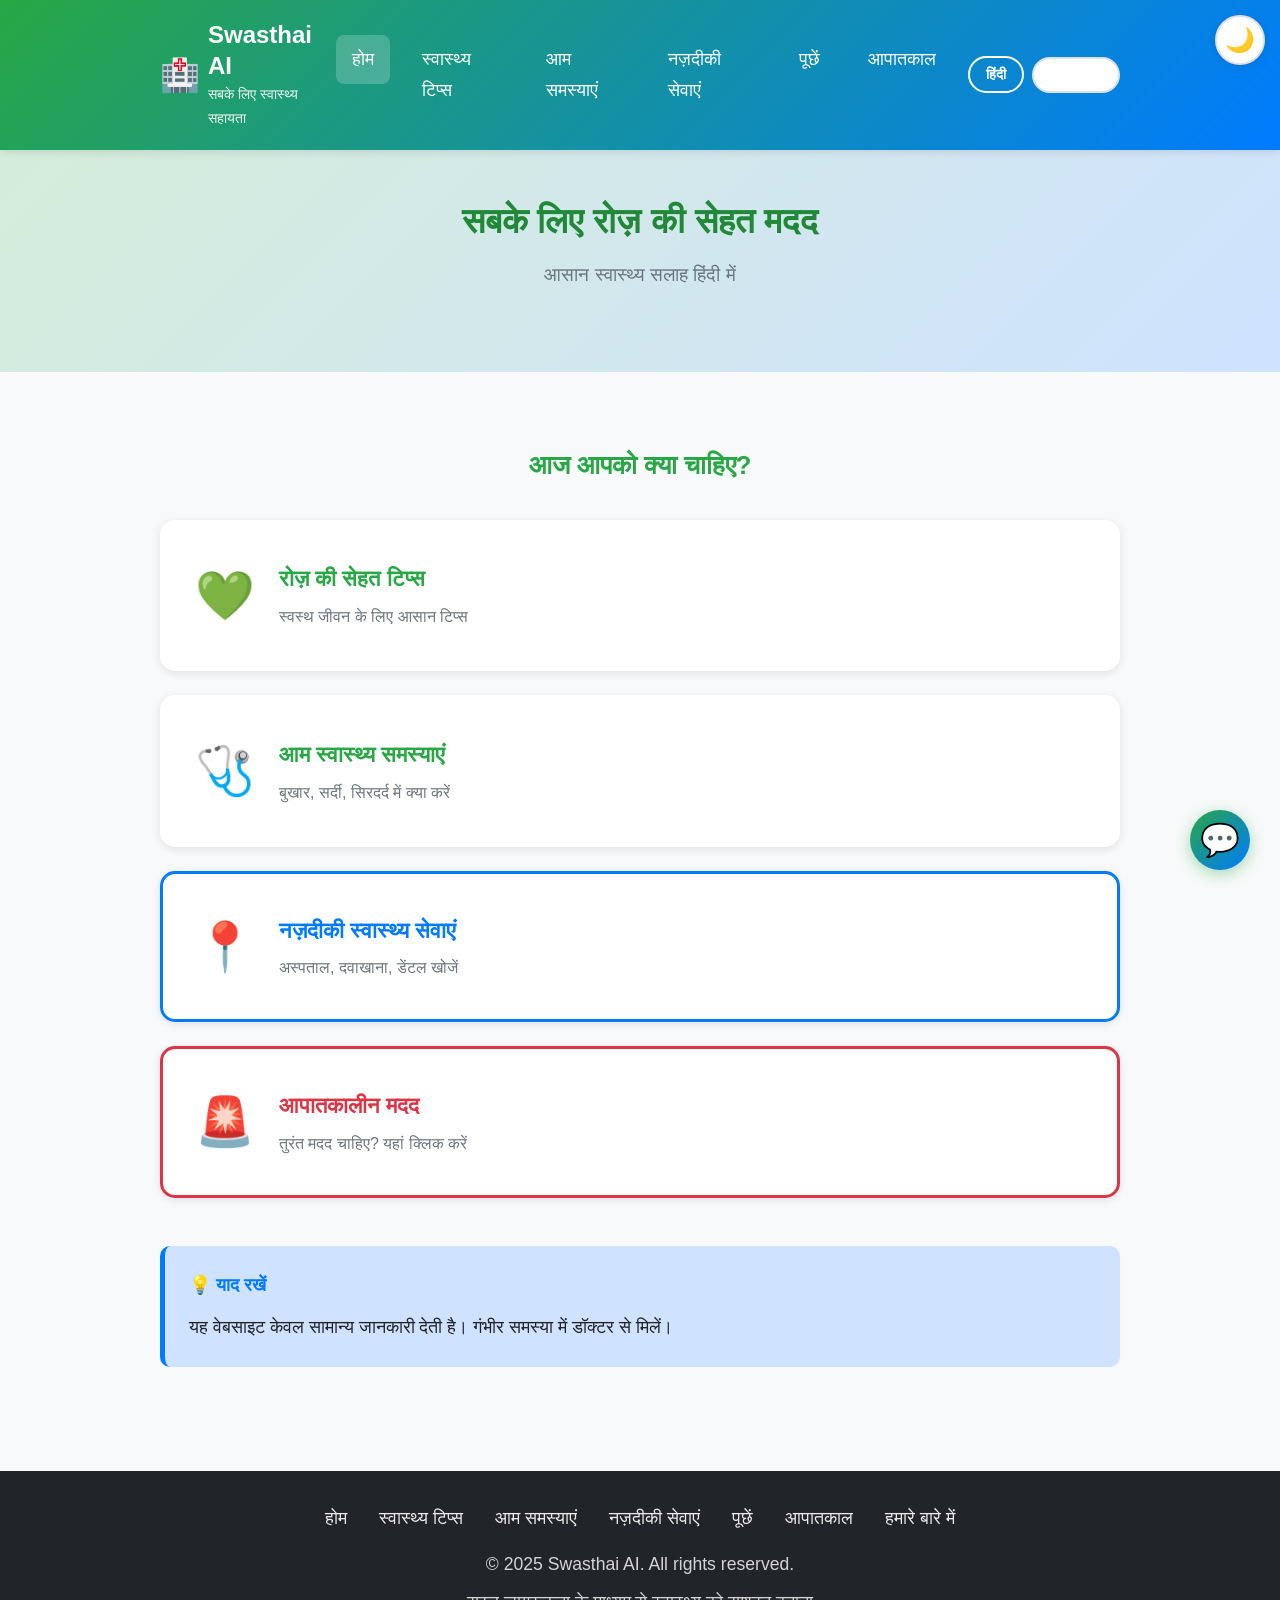
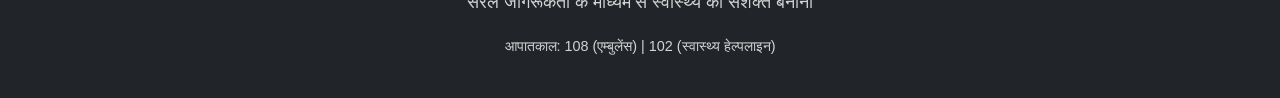
==== index.html @ 7efc7d20 "Swasthai AI - Production Ready" ====
<!DOCTYPE html>
<html lang="hi">

<head>
    <meta charset="UTF-8">
    <meta name="viewport" content="width=device-width, initial-scale=1.0">
    <meta name="description"
        content="Swasthai AI - Daily health help for everyone. Simple health tips in Hindi and English for rural and urban India.">
    <meta name="keywords" content="health tips, swasth, health awareness, India, Hindi, English">
    <title>Swasthai AI - Daily Health Help for Everyone</title>
    <link rel="stylesheet" href="css/style.css">
</head>

<body>
    <!-- Dark Mode Toggle -->
    <button class="dark-mode-toggle" onclick="toggleDarkMode()" title="Toggle Dark Mode" id="darkModeToggle">
        🌙
    </button>

    <!-- Header -->
    <header>
        <div class="container">
            <div class="header-content">
                <div class="logo">
                    <span class="logo-icon">🏥</span>
                    <div class="logo-text">
                        <h1>Swasthai AI</h1>
                        <p class="lang-hi">सबके लिए स्वास्थ्य सहायता</p>
                        <p class="lang-en" style="display: none;">Health Help for Everyone</p>
                    </div>
                </div>
                <button class="menu-toggle" onclick="toggleMenu()" aria-label="Menu">☰</button>
                <nav>
                    <ul id="navMenu">
                        <li><a href="index.html" class="active">
                                <span class="lang-hi">होम</span>
                                <span class="lang-en" style="display: none;">Home</span>
                            </a></li>
                        <li><a href="tips.html">
                                <span class="lang-hi">स्वास्थ्य टिप्स</span>
                                <span class="lang-en" style="display: none;">Health Tips</span>
                            </a></li>
                        <li><a href="problems.html">
                                <span class="lang-hi">आम समस्याएं</span>
                                <span class="lang-en" style="display: none;">Common Problems</span>
                            </a></li>
                        <li><a href="nearby.html">
                                <span class="lang-hi">नज़दीकी सेवाएं</span>
                                <span class="lang-en" style="display: none;">Nearby Services</span>
                            </a></li>
                        <li><a href="ask.html">
                                <span class="lang-hi">पूछें</span>
                                <span class="lang-en" style="display: none;">Ask</span>
                            </a></li>
                        <li><a href="emergency.html">
                                <span class="lang-hi">आपातकाल</span>
                                <span class="lang-en" style="display: none;">Emergency</span>
                            </a></li>
                        <!-- Language Selector in Nav -->
                        <li class="language-selector">
                            <button onclick="setLanguage('hi')" id="langHi" class="lang-btn active">हिंदी</button>
                            <button onclick="setLanguage('en')" id="langEn" class="lang-btn">English</button>
                        </li>
                    </ul>
                </nav>
            </div>
        </div>
    </header>

    <!-- Hero Section -->
    <section class="hero">
        <div class="container">
            <h1 class="lang-hi">सबके लिए रोज़ की सेहत मदद</h1>
            <h1 class="lang-en" style="display: none;">Daily Health Help for Everyone</h1>
            <p class="lang-hi">आसान स्वास्थ्य सलाह हिंदी में</p>
            <p class="lang-en" style="display: none;">Simple health advice in English</p>
        </div>
    </section>

    <!-- Main Content -->
    <main>
        <div class="container">
            <!-- Main Action Buttons -->
            <section>
                <h2 style="text-align: center; color: #28a745; margin-bottom: 2rem;">
                    <span class="lang-hi">आज आपको क्या चाहिए?</span>
                    <span class="lang-en" style="display: none;">What do you need today?</span>
                </h2>

                <div class="big-buttons">
                    <!-- Daily Health Tips -->
                    <a href="tips.html" class="big-btn">
                        <div class="big-btn-icon">💚</div>
                        <div class="big-btn-content">
                            <h3 class="lang-hi">रोज़ की सेहत टिप्स</h3>
                            <h3 class="lang-en" style="display: none;">Daily Health Tips</h3>
                            <p class="lang-hi">स्वस्थ जीवन के लिए आसान टिप्स</p>
                            <p class="lang-en" style="display: none;">Simple tips for healthy living</p>
                        </div>
                    </a>

                    <!-- Common Health Problems -->
                    <a href="problems.html" class="big-btn">
                        <div class="big-btn-icon">🩺</div>
                        <div class="big-btn-content">
                            <h3 class="lang-hi">आम स्वास्थ्य समस्याएं</h3>
                            <h3 class="lang-en" style="display: none;">Common Health Problems</h3>
                            <p class="lang-hi">बुखार, सर्दी, सिरदर्द में क्या करें</p>
                            <p class="lang-en" style="display: none;">What to do for fever, cold, headache</p>
                        </div>
                    </a>

                    <!-- Nearby Healthcare Services -->
                    <a href="nearby.html" class="big-btn" style="border-color: #007bff;">
                        <div class="big-btn-icon" style="color: #007bff;">📍</div>
                        <div class="big-btn-content">
                            <h3 class="lang-hi" style="color: #007bff;">नज़दीकी स्वास्थ्य सेवाएं</h3>
                            <h3 class="lang-en" style="display: none; color: #007bff;">Nearby Healthcare Services</h3>
                            <p class="lang-hi">अस्पताल, दवाखाना, डेंटल खोजें</p>
                            <p class="lang-en" style="display: none;">Find Hospitals, Pharmacy, Dental</p>
                        </div>
                    </a>

                    <!-- Emergency Help -->
                    <a href="emergency.html" class="big-btn" style="border-color: #dc3545;">
                        <div class="big-btn-icon" style="color: #dc3545;">🚨</div>
                        <div class="big-btn-content">
                            <h3 class="lang-hi" style="color: #dc3545;">आपातकालीन मदद</h3>
                            <h3 class="lang-en" style="display: none; color: #dc3545;">Emergency Help</h3>
                            <p class="lang-hi">तुरंत मदद चाहिए? यहां क्लिक करें</p>
                            <p class="lang-en" style="display: none;">Need urgent help? Click here</p>
                        </div>
                    </a>
                </div>
            </section>

            <!-- Simple Disclaimer -->
            <section class="info-box" style="margin-top: 3rem;">
                <h4 class="lang-hi">💡 याद रखें</h4>
                <h4 class="lang-en" style="display: none;">💡 Remember</h4>
                <p class="lang-hi">
                    यह वेबसाइट केवल सामान्य जानकारी देती है। गंभीर समस्या में डॉक्टर से मिलें।
                </p>
                <p class="lang-en" style="display: none;">
                    This website provides general information only. See a doctor for serious problems.
                </p>
            </section>
        </div>
    </main>

    <!-- AI Chatbot Widget -->
    <button class="chatbot-button" onclick="toggleChatbot()" title="Chat with Swasthai AI">
        💬
    </button>

    <div id="chatbotWidget" class="chatbot-widget">
        <div class="chatbot-header">
            <h3>
                <span>🤖</span>
                <span id="chatbotTitle">स्वास्थ AI</span>
            </h3>
            <div class="chatbot-controls">
                <button onclick="clearChat()" title="Clear chat">🗑️</button>
                <button onclick="closeChatbot()" title="Close">✕</button>
            </div>
        </div>

        <div id="chatMessages" class="chatbot-messages"></div>

        <div class="chatbot-input">
            <div class="quick-responses" id="quickResponses">
                <button class="quick-response-btn" onclick="sendQuickResponse('बुखार')">बुखार</button>
                <button class="quick-response-btn" onclick="sendQuickResponse('सिरदर्द')">सिरदर्द</button>
                <button class="quick-response-btn" onclick="sendQuickResponse('स्वास्थ्य टिप्स')">टिप्स</button>
            </div>
            <div class="chat-input-group">
                <input type="text" id="chatInput" placeholder="अपना सवाल यहां लिखें..."
                    onkeypress="handleChatKeyPress(event)">
                <button class="chat-send-btn" onclick="sendMessage()" title="Send">
                    ➤
                </button>
            </div>
        </div>
    </div>

    <!-- Footer -->
    <footer>
        <div class="container">
            <div class="footer-links">
                <a href="index.html">
                    <span class="lang-hi">होम</span>
                    <span class="lang-en" style="display: none;">Home</span>
                </a>
                <a href="tips.html">
                    <span class="lang-hi">स्वास्थ्य टिप्स</span>
                    <span class="lang-en" style="display: none;">Health Tips</span>
                </a>
                <a href="problems.html">
                    <span class="lang-hi">आम समस्याएं</span>
                    <span class="lang-en" style="display: none;">Common Problems</span>
                </a>
                <a href="nearby.html">
                    <span class="lang-hi">नज़दीकी सेवाएं</span>
                    <span class="lang-en" style="display: none;">Nearby Services</span>
                </a>
                <a href="ask.html">
                    <span class="lang-hi">पूछें</span>
                    <span class="lang-en" style="display: none;">Ask</span>
                </a>
                <a href="emergency.html">
                    <span class="lang-hi">आपातकाल</span>
                    <span class="lang-en" style="display: none;">Emergency</span>
                </a>
                <a href="about.html">
                    <span class="lang-hi">हमारे बारे में</span>
                    <span class="lang-en" style="display: none;">About</span>
                </a>
            </div>
            <p>&copy; 2025 Swasthai AI. All rights reserved.</p>
            <p class="lang-hi">सरल जागरूकता के माध्यम से स्वास्थ्य को सशक्त बनाना</p>
            <p class="lang-en" style="display: none;">Empowering health through simple awareness</p>
            <p style="font-size: 0.9rem; margin-top: 1rem;">
                <span class="lang-hi">आपातकाल: 108 (एम्बुलेंस) | 102 (स्वास्थ्य हेल्पलाइन)</span>
                <span class="lang-en" style="display: none;">Emergency: 108 (Ambulance) | 102 (Health Helpline)</span>
            </p>
        </div>
    </footer>

    <!-- JavaScript -->
    <script src="js/script.js"></script>
    <script src="js/chatbot.js"></script>
</body>

</html>
---- css/style.css ----
/* ===================================
   Swasthai AI - Public Health Website
   Simple, Accessible, Mobile-First
   =================================== */

/* CSS Variables */
:root {
    --primary-green: #28a745;
    --primary-blue: #007bff;
    --dark-green: #218838;
    --light-green: #d4edda;
    --light-blue: #cfe2ff;
    --red-alert: #dc3545;
    --orange-warning: #fd7e14;
    --text-dark: #212529;
    --text-light: #6c757d;
    --white: #ffffff;
    --light-bg: #f8f9fa;
    --border: #dee2e6;
    --shadow: 0 2px 8px rgba(0, 0, 0, 0.1);
}

/* Dark Mode Variables */
body.dark-mode {
    --primary-green: #2ecc71;
    --primary-blue: #3498db;
    --dark-green: #27ae60;
    --light-green: #1e4d2b;
    --light-blue: #1a3a52;
    --text-dark: #e0e0e0;
    --text-light: #b0b0b0;
    --white: #2a2a2a;
    --light-bg: #1a1a1a;
    --border: #404040;
    --shadow: 0 2px 8px rgba(0, 0, 0, 0.5);
}

body.dark-mode {
    background-color: #1a1a1a;
    color: #e0e0e0;
}

/* Page Load Animations */
@keyframes fadeInUp {
    from {
        opacity: 0;
        transform: translateY(30px);
    }

    to {
        opacity: 1;
        transform: translateY(0);
    }
}

@keyframes slideInLeft {
    from {
        opacity: 0;
        transform: translateX(-30px);
    }

    to {
        opacity: 1;
        transform: translateX(0);
    }
}

@keyframes scaleIn {
    from {
        opacity: 0;
        transform: scale(0.95);
    }

    to {
        opacity: 1;
        transform: scale(1);
    }
}

/* Apply animations to elements */
header {
    animation: slideInLeft 0.6s ease-out;
}

.hero {
    animation: fadeInUp 0.8s ease-out 0.2s both;
}

.big-btn,
.card,
.problem-card {
    animation: fadeInUp 0.6s ease-out both;
}

.big-btn:nth-child(1) {
    animation-delay: 0.1s;
}

.big-btn:nth-child(2) {
    animation-delay: 0.2s;
}

.big-btn:nth-child(3) {
    animation-delay: 0.3s;
}

.big-btn:nth-child(4) {
    animation-delay: 0.4s;
}

.card:nth-child(1) {
    animation-delay: 0.1s;
}

.card:nth-child(2) {
    animation-delay: 0.2s;
}

.card:nth-child(3) {
    animation-delay: 0.3s;
}

/* Language Selector */
/* Dark Mode Toggle */
.dark-mode-toggle {
    position: fixed;
    top: 15px;
    right: 15px;
    z-index: 1001;
    width: 50px;
    height: 50px;
    background: var(--white);
    border: 2px solid var(--border);
    border-radius: 50%;
    cursor: pointer;
    display: flex;
    align-items: center;
    justify-content: center;
    font-size: 1.5rem;
    box-shadow: var(--shadow);
    transition: all 0.3s;
}

.dark-mode-toggle:hover {
    transform: scale(1.1);
    box-shadow: 0 4px 12px rgba(0, 0, 0, 0.2);
}

body.dark-mode .dark-mode-toggle {
    background: #2a2a2a;
    border-color: #404040;
}

/* Language Selector - In Header */
.language-selector {
    display: flex;
    gap: 0.5rem;
    align-items: center;
}

.lang-btn {
    padding: 0.5rem 1rem;
    border: 2px solid var(--border);
    background: var(--white);
    border-radius: 20px;
    cursor: pointer;
    font-size: 0.9rem;
    font-weight: 600;
    transition: all 0.3s;
    color: var(--text);
}

.lang-btn:hover {
    background: var(--primary);
    color: var(--white);
    border-color: var(--primary);
    transform: translateY(-2px);
}

.lang-btn.active {
    background: var(--primary);
    color: var(--white);
    border-color: var(--primary);
}

body.dark-mode .lang-btn {
    background: #2a2a2a;
    border-color: #404040;
    color: var(--text);
}

body.dark-mode .lang-btn:hover,
body.dark-mode .lang-btn.active {
    background: var(--primary);
    color: var(--white);
    border-color: var(--primary);
}

/* Mobile adjustments for toggles */
@media (max-width: 768px) {
    .dark-mode-toggle {
        top: 10px;
        right: 10px;
        width: 45px;
        height: 45px;
        font-size: 1.3rem;
    }

    .language-selector {
        top: 65px;
        right: 10px;
    }

    .lang-btn {
        padding: 0.5rem 1rem;
        font-size: 0.9rem;
    }
}

/* Reset & Base */
* {
    margin: 0;
    padding: 0;
    box-sizing: border-box;
}

body {
    font-family: -apple-system, BlinkMacSystemFont, 'Segoe UI', Roboto, 'Helvetica Neue', Arial, sans-serif;
    font-size: 18px;
    line-height: 1.7;
    color: var(--text-dark);
    background-color: var(--light-bg);
}

/* Typography - BIG & CLEAR */
h1 {
    font-size: 2rem;
    font-weight: 700;
    margin-bottom: 1rem;
    line-height: 1.3;
}

h2 {
    font-size: 1.6rem;
    font-weight: 600;
    margin-bottom: 0.8rem;
}

h3 {
    font-size: 1.3rem;
    font-weight: 600;
    margin-bottom: 0.6rem;
}

p {
    margin-bottom: 1rem;
    font-size: 1.1rem;
}

/* Container */
.container {
    max-width: 1000px;
    margin: 0 auto;
    padding: 0 20px;
}

/* Header - Simple & Clear */
header {
    background: linear-gradient(135deg, var(--primary-green), var(--primary-blue));
    color: var(--white);
    padding: 1.2rem 0;
    box-shadow: var(--shadow);
    position: sticky;
    top: 0;
    z-index: 1000;
}

.header-content {
    display: flex;
    justify-content: space-between;
    align-items: center;
}

.logo {
    display: flex;
    align-items: center;
    gap: 0.5rem;
}

.logo-icon {
    font-size: 2rem;
}

.logo-text h1 {
    font-size: 1.5rem;
    margin: 0;
}

.logo-text p {
    font-size: 0.9rem;
    margin: 0;
    opacity: 0.9;
}

/* Navigation - Simple Menu */
.menu-toggle {
    display: none;
    background: none;
    border: 2px solid var(--white);
    color: var(--white);
    font-size: 1.5rem;
    padding: 0.3rem 0.8rem;
    border-radius: 5px;
    cursor: pointer;
}

nav ul {
    list-style: none;
    display: flex;
    gap: 1rem;
}

nav a {
    color: var(--white);
    text-decoration: none;
    padding: 0.6rem 1rem;
    border-radius: 8px;
    font-weight: 500;
    transition: background 0.3s;
    display: block;
}

nav a:hover,
nav a.active {
    background: rgba(255, 255, 255, 0.2);
}

/* Hero Section */
.hero {
    background: linear-gradient(135deg, var(--light-green), var(--light-blue));
    padding: 3rem 0;
    text-align: center;
}

.hero h1 {
    color: var(--dark-green);
    font-size: 2.2rem;
    margin-bottom: 1rem;
}

.hero p {
    font-size: 1.2rem;
    color: var(--text-light);
    max-width: 700px;
    margin: 0 auto 2rem;
}

/* Main Content */
main {
    padding: 2rem 0;
    min-height: 60vh;
}

section {
    margin-bottom: 2.5rem;
}

/* Big Action Buttons - Easy to Tap */
.big-buttons {
    display: grid;
    grid-template-columns: 1fr;
    gap: 1.5rem;
    margin: 2rem 0;
}

.big-btn {
    display: flex;
    align-items: center;
    gap: 1.5rem;
    background: var(--white);
    padding: 2rem;
    border-radius: 15px;
    box-shadow: var(--shadow);
    text-decoration: none;
    color: var(--text-dark);
    transition: all 0.3s;
    border: 3px solid transparent;
}

.big-btn:hover {
    transform: translateY(-3px);
    box-shadow: 0 4px 12px rgba(0, 0, 0, 0.15);
    border-color: var(--primary-green);
}

.big-btn-icon {
    font-size: 3rem;
    min-width: 60px;
    text-align: center;
}

.big-btn-content h3 {
    margin: 0 0 0.3rem 0;
    color: var(--primary-green);
    font-size: 1.4rem;
}

.big-btn-content p {
    margin: 0;
    color: var(--text-light);
    font-size: 1rem;
}

/* Cards - Clean & Simple */
.cards {
    display: grid;
    grid-template-columns: repeat(auto-fit, minmax(280px, 1fr));
    gap: 1.5rem;
    margin: 2rem 0;
}

.card {
    background: var(--white);
    padding: 2rem;
    border-radius: 15px;
    box-shadow: var(--shadow);
    border-left: 5px solid var(--primary-green);
}

.card-icon {
    font-size: 2.5rem;
    margin-bottom: 1rem;
    display: block;
}

.card h3 {
    color: var(--primary-green);
    margin-bottom: 1rem;
    font-size: 1.3rem;
}

.card p,
.card ul {
    color: var(--text-dark);
    font-size: 1.05rem;
}

.card ul {
    list-style: none;
    padding-left: 0;
}

.card ul li {
    padding: 0.5rem 0;
    padding-left: 1.5rem;
    position: relative;
}

.card ul li::before {
    content: "✓";
    position: absolute;
    left: 0;
    color: var(--primary-green);
    font-weight: bold;
}

/* Problem Cards - Health Issues */
.problem-card {
    background: var(--white);
    padding: 2rem;
    border-radius: 15px;
    box-shadow: var(--shadow);
    margin-bottom: 2rem;
}

.problem-card h3 {
    color: var(--primary-blue);
    font-size: 1.5rem;
    margin-bottom: 1.5rem;
    display: flex;
    align-items: center;
    gap: 0.8rem;
}

.problem-section {
    margin-bottom: 1.5rem;
}

.problem-section h4 {
    color: var(--dark-green);
    font-size: 1.2rem;
    margin-bottom: 0.8rem;
}

.problem-section ul {
    list-style: none;
    padding: 0;
}

.problem-section ul li {
    padding: 0.6rem 0;
    padding-left: 2rem;
    position: relative;
    font-size: 1.05rem;
}

.problem-section ul li::before {
    content: "•";
    position: absolute;
    left: 0.5rem;
    color: var(--primary-green);
    font-size: 1.5rem;
    line-height: 1.2;
}

/* Warning Box */
.warning-box {
    background: #fff3cd;
    border-left: 5px solid var(--orange-warning);
    padding: 1.5rem;
    border-radius: 10px;
    margin: 1.5rem 0;
}

.warning-box h4 {
    color: #856404;
    margin-bottom: 0.8rem;
    font-size: 1.2rem;
}

.warning-box p,
.warning-box ul {
    color: #856404;
    margin: 0;
}

/* Alert Box - Red for Emergency */
.alert-box {
    background: #f8d7da;
    border-left: 5px solid var(--red-alert);
    padding: 1.5rem;
    border-radius: 10px;
    margin: 1.5rem 0;
}

.alert-box h4 {
    color: #721c24;
    margin-bottom: 0.8rem;
    font-size: 1.3rem;
}

.alert-box p,
.alert-box ul {
    color: #721c24;
    margin-bottom: 0.5rem;
    font-size: 1.1rem;
}

.alert-box strong {
    font-size: 1.2rem;
}

/* Emergency Section */
.emergency-grid {
    display: grid;
    grid-template-columns: repeat(auto-fit, minmax(250px, 1fr));
    gap: 1.5rem;
    margin: 2rem 0;
}

.emergency-card {
    background: var(--red-alert);
    color: var(--white);
    padding: 2rem;
    border-radius: 15px;
    text-align: center;
    box-shadow: var(--shadow);
}

.emergency-card h3 {
    color: var(--white);
    font-size: 1.4rem;
    margin-bottom: 1rem;
}

.emergency-card p {
    font-size: 2rem;
    font-weight: 700;
    margin: 0;
}

.emergency-card a {
    color: var(--white);
    text-decoration: none;
    font-size: 2rem;
    font-weight: 700;
}

/* Buttons */
.btn {
    display: inline-block;
    padding: 1rem 2rem;
    background: var(--primary-green);
    color: var(--white);
    text-decoration: none;
    border-radius: 10px;
    font-weight: 600;
    font-size: 1.1rem;
    border: none;
    cursor: pointer;
    transition: all 0.3s;
    text-align: center;
}

.btn:hover {
    background: var(--dark-green);
    transform: translateY(-2px);
    box-shadow: var(--shadow);
}

.btn-large {
    padding: 1.5rem 3rem;
    font-size: 1.3rem;
}

.btn-red {
    background: var(--red-alert);
}

.btn-red:hover {
    background: #c82333;
}

.btn-blue {
    background: var(--primary-blue);
}

.btn-blue:hover {
    background: #0056b3;
}

/* Ask Swasthai - Interactive Helper */
.ask-container {
    background: var(--white);
    padding: 2rem;
    border-radius: 15px;
    box-shadow: var(--shadow);
    max-width: 700px;
    margin: 2rem auto;
}

.question-step {
    display: none;
}

.question-step.active {
    display: block;
}

.question-step h3 {
    color: var(--primary-blue);
    margin-bottom: 1.5rem;
    font-size: 1.4rem;
}

.options {
    display: grid;
    gap: 1rem;
    margin: 1.5rem 0;
}

.option-btn {
    padding: 1.2rem;
    background: var(--light-bg);
    border: 2px solid var(--border);
    border-radius: 10px;
    cursor: pointer;
    transition: all 0.3s;
    font-size: 1.1rem;
    text-align: left;
}

.option-btn:hover {
    background: var(--light-green);
    border-color: var(--primary-green);
}

.response-box {
    background: var(--light-green);
    border-left: 5px solid var(--primary-green);
    padding: 1.5rem;
    border-radius: 10px;
    margin-top: 1.5rem;
    display: none;
}

.response-box.show {
    display: block;
}

.response-box h4 {
    color: var(--dark-green);
    margin-bottom: 1rem;
}

/* Info Box */
.info-box {
    background: var(--light-blue);
    border-left: 5px solid var(--primary-blue);
    padding: 1.5rem;
    border-radius: 10px;
    margin: 1.5rem 0;
}

.info-box h4 {
    color: var(--primary-blue);
    margin-bottom: 0.8rem;
}

.info-box p {
    color: var(--text-dark);
    margin: 0;
}

/* Footer */
footer {
    background: var(--text-dark);
    color: var(--white);
    padding: 2rem 0;
    text-align: center;
    margin-top: 3rem;
}

.footer-links {
    display: flex;
    justify-content: center;
    gap: 2rem;
    flex-wrap: wrap;
    margin-bottom: 1rem;
}

.footer-links a {
    color: var(--white);
    text-decoration: none;
    opacity: 0.9;
}

.footer-links a:hover {
    opacity: 1;
    text-decoration: underline;
}

footer p {
    margin: 0.5rem 0;
    opacity: 0.8;
}

/* Disclaimer Badge */
.disclaimer-badge {
    background: var(--orange-warning);
    color: var(--white);
    padding: 0.5rem 1rem;
    border-radius: 20px;
    display: inline-block;
    font-size: 0.9rem;
    font-weight: 600;
    margin: 1rem 0;
}

/* Mobile Responsive */
@media (max-width: 768px) {
    body {
        font-size: 16px;
    }

    h1 {
        font-size: 1.6rem;
    }

    h2 {
        font-size: 1.4rem;
    }

    h3 {
        font-size: 1.2rem;
    }

    .hero h1 {
        font-size: 1.8rem;
    }

    .header-content {
        flex-wrap: wrap;
    }

    .menu-toggle {
        display: block;
    }

    nav {
        width: 100%;
        margin-top: 1rem;
    }

    nav ul {
        flex-direction: column;
        gap: 0;
        display: none;
    }

    nav ul.active {
        display: flex;
    }

    nav a {
        border-bottom: 1px solid rgba(255, 255, 255, 0.2);
    }

    .big-btn {
        flex-direction: column;
        text-align: center;
        padding: 1.5rem;
    }

    .big-btn-icon {
        font-size: 2.5rem;
    }

    .cards {
        grid-template-columns: 1fr;
    }

    .emergency-grid {
        grid-template-columns: 1fr;
    }

    .btn-large {
        padding: 1.2rem 2rem;
        font-size: 1.1rem;
    }
}

@media (max-width: 480px) {
    .container {
        padding: 0 15px;
    }

    .card,
    .problem-card,
    .ask-container {
        padding: 1.5rem;
    }

    .big-btn {
        padding: 1.2rem;
    }
}

/* Chatbot Widget */
.chatbot-button {
    position: fixed;
    bottom: 30px;
    right: 30px;
    width: 60px;
    height: 60px;
    background: linear-gradient(135deg, var(--primary-green), var(--primary-blue));
    color: var(--white);
    border-radius: 50%;
    border: none;
    font-size: 2rem;
    cursor: pointer;
    box-shadow: 0 4px 15px rgba(40, 167, 69, 0.4);
    z-index: 998;
    transition: all 0.3s;
    display: flex;
    align-items: center;
    justify-content: center;
}

.chatbot-button:hover {
    transform: scale(1.1);
    box-shadow: 0 6px 20px rgba(40, 167, 69, 0.6);
}

.chatbot-widget {
    position: fixed;
    bottom: 100px;
    right: 30px;
    width: 380px;
    height: 550px;
    background: var(--white);
    border-radius: 15px;
    box-shadow: 0 10px 40px rgba(0, 0, 0, 0.2);
    display: none;
    flex-direction: column;
    z-index: 999;
    overflow: hidden;
}

.chatbot-header {
    background: linear-gradient(135deg, var(--primary-green), var(--primary-blue));
    color: var(--white);
    padding: 1rem;
    display: flex;
    justify-content: space-between;
    align-items: center;
}

.chatbot-header h3 {
    margin: 0;
    font-size: 1.2rem;
    display: flex;
    align-items: center;
    gap: 0.5rem;
}

.chatbot-controls {
    display: flex;
    gap: 0.5rem;
}

.chatbot-controls button {
    background: rgba(255, 255, 255, 0.2);
    border: none;
    color: var(--white);
    width: 30px;
    height: 30px;
    border-radius: 50%;
    cursor: pointer;
    font-size: 1rem;
    transition: background 0.3s;
}

.chatbot-controls button:hover {
    background: rgba(255, 255, 255, 0.3);
}

.chatbot-messages {
    flex: 1;
    overflow-y: auto;
    padding: 1rem;
    background: var(--light-bg);
}

.chat-message {
    display: flex;
    gap: 0.8rem;
    margin-bottom: 1rem;
    animation: slideIn 0.3s ease;
}

@keyframes slideIn {
    from {
        opacity: 0;
        transform: translateY(10px);
    }

    to {
        opacity: 1;
        transform: translateY(0);
    }
}

.bot-message {
    justify-content: flex-start;
}

.user-message {
    justify-content: flex-end;
}

.message-avatar {
    width: 35px;
    height: 35px;
    border-radius: 50%;
    background: var(--primary-green);
    display: flex;
    align-items: center;
    justify-content: center;
    font-size: 1.2rem;
    flex-shrink: 0;
}

.user-message .message-avatar {
    background: var(--primary-blue);
}

.message-content {
    background: var(--white);
    padding: 0.8rem 1rem;
    border-radius: 15px;
    max-width: 70%;
    line-height: 1.5;
    box-shadow: 0 2px 5px rgba(0, 0, 0, 0.05);
}

.user-message .message-content {
    background: var(--primary-blue);
    color: var(--white);
}

.typing-indicator .message-content {
    display: flex;
    gap: 0.3rem;
    padding: 1rem;
}

.typing-dot {
    width: 8px;
    height: 8px;
    background: var(--primary-green);
    border-radius: 50%;
    animation: typing 1.4s infinite;
}

.typing-dot:nth-child(2) {
    animation-delay: 0.2s;
}

.typing-dot:nth-child(3) {
    animation-delay: 0.4s;
}

@keyframes typing {

    0%,
    60%,
    100% {
        transform: translateY(0);
    }

    30% {
        transform: translateY(-10px);
    }
}

.chatbot-input {
    padding: 1rem;
    border-top: 1px solid var(--border);
    background: var(--white);
}

.chat-input-group {
    display: flex;
    gap: 0.5rem;
}

.chat-input-group input {
    flex: 1;
    padding: 0.8rem;
    border: 2px solid var(--border);
    border-radius: 25px;
    font-size: 1rem;
    outline: none;
    transition: border-color 0.3s;
}

.chat-input-group input:focus {
    border-color: var(--primary-green);
}

.chat-send-btn {
    width: 45px;
    height: 45px;
    background: var(--primary-green);
    color: var(--white);
    border: none;
    border-radius: 50%;
    cursor: pointer;
    font-size: 1.2rem;
    transition: all 0.3s;
    display: flex;
    align-items: center;
    justify-content: center;
}

.chat-send-btn:hover {
    background: var(--dark-green);
    transform: scale(1.05);
}

.quick-responses {
    display: flex;
    gap: 0.5rem;
    margin-top: 0.5rem;
    flex-wrap: wrap;
}

.quick-response-btn {
    padding: 0.4rem 0.8rem;
    background: var(--light-green);
    border: 1px solid var(--primary-green);
    border-radius: 15px;
    font-size: 0.85rem;
    cursor: pointer;
    transition: all 0.3s;
    color: var(--dark-green);
}

.quick-response-btn:hover {
    background: var(--primary-green);
    color: var(--white);
}

/* Mobile Chatbot */
@media (max-width: 768px) {
    .chatbot-widget {
        width: calc(100% - 20px);
        height: calc(100% - 120px);
        right: 10px;
        bottom: 80px;
    }

    .chatbot-button {
        width: 55px;
        height: 55px;
        bottom: 20px;
        right: 20px;
        font-size: 1.8rem;
    }

    .message-content {
        max-width: 80%;
    }
}

/* Accessibility */
.sr-only {
    position: absolute;
    width: 1px;
    height: 1px;
    padding: 0;
    margin: -1px;
    overflow: hidden;
    clip: rect(0, 0, 0, 0);
    white-space: nowrap;
    border-width: 0;
}

/* High Contrast Focus */
a:focus,
button:focus,
.option-btn:focus {
    outline: 3px solid var(--primary-blue);
    outline-offset: 2px;
}
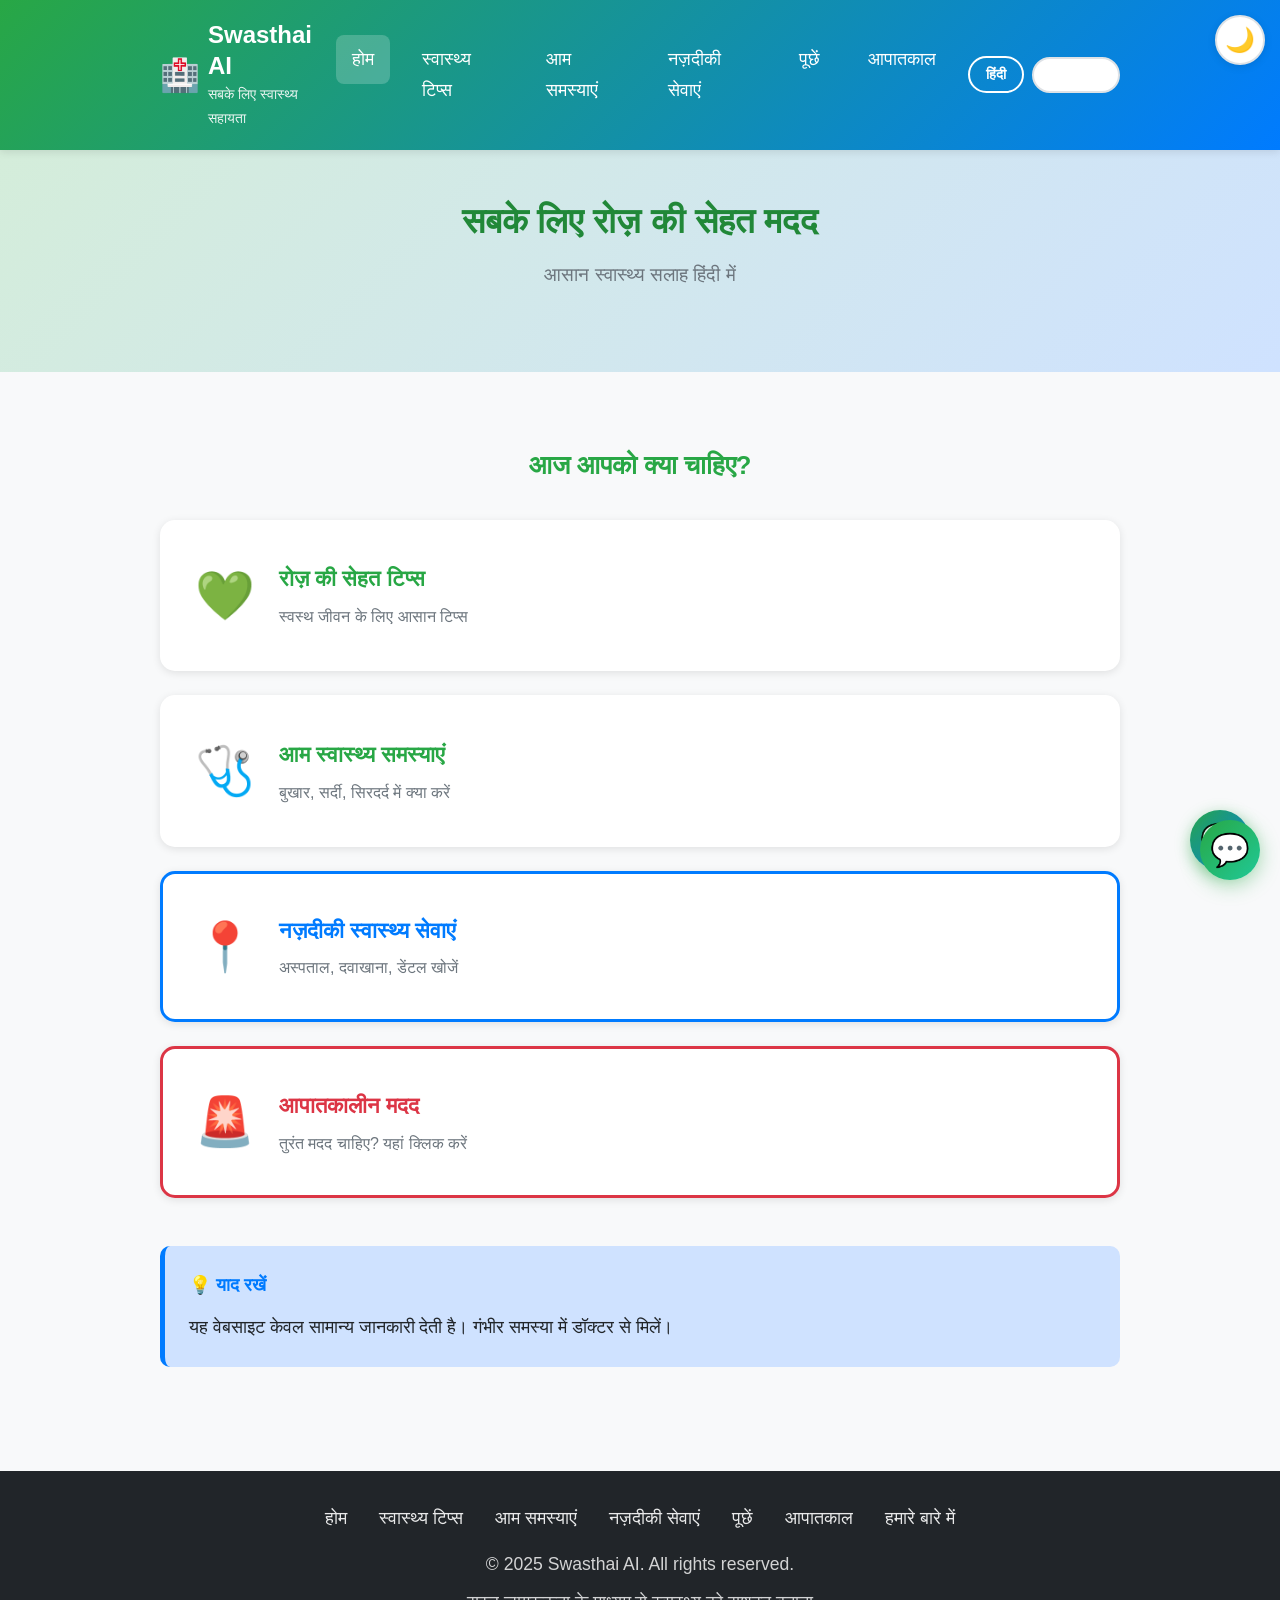
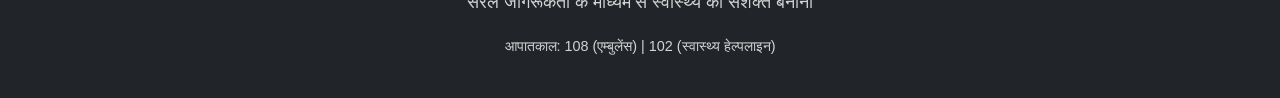
==== commit 8fcc3db4: "Fixed chatbot UI: Clean layout, no call button, working input" ====
--- a/index.html
+++ b/index.html
@@ -9,6 +9,7 @@
     <meta name="keywords" content="health tips, swasth, health awareness, India, Hindi, English">
     <title>Swasthai AI - Daily Health Help for Everyone</title>
     <link rel="stylesheet" href="css/style.css">
+    <link rel="stylesheet" href="css/chatbot.css">
 </head>
 
 <body>
@@ -229,6 +230,23 @@
     <!-- JavaScript -->
     <script src="js/script.js"></script>
     <script src="js/chatbot.js"></script>
+    <!-- Simple Chatbot Widget -->
+    <div id="chatWidget" style="display: none;">
+        <div id="chatHeader">
+            <span class="lang-hi">स्वास्थ AI सहायक</span>
+            <span class="lang-en" style="display: none;">Swasthai AI</span>
+            <button onclick="toggleChatbot()">×</button>
+        </div>
+        <div id="chatMessages"></div>
+        <div id="chatInput">
+            <input type="text" id="chatInputField" placeholder="अपना सवाल लिखें..." />
+            <button onclick="sendMessage()">📤</button>
+        </div>
+    </div>
+
+    <!-- Chatbot Button -->
+    <button id="chatToggle" onclick="toggleChatbot()">💬</button>
+
 </body>
 
 </html>
--- a/css/chatbot.css
+++ b/css/chatbot.css
@@ -0,0 +1,157 @@
+/* ========================================
+   SIMPLE CHATBOT WIDGET - CLEAN UI
+   ======================================== */
+
+/* Chatbot Toggle Button */
+#chatToggle {
+    position: fixed;
+    bottom: 20px;
+    right: 20px;
+    width: 60px;
+    height: 60px;
+    border-radius: 50%;
+    background: linear-gradient(135deg, #28a745, #20c997);
+    color: white;
+    border: none;
+    font-size: 2rem;
+    cursor: pointer;
+    box-shadow: 0 5px 20px rgba(40, 167, 69, 0.4);
+    z-index: 999;
+    transition: all 0.3s;
+}
+
+#chatToggle:hover {
+    transform: scale(1.1);
+    box-shadow: 0 8px 25px rgba(40, 167, 69, 0.5);
+}
+
+/* Chatbot Widget */
+#chatWidget {
+    position: fixed;
+    bottom: 90px;
+    right: 20px;
+    width: 350px;
+    max-width: 90vw;
+    height: 500px;
+    background: white;
+    border-radius: 15px;
+    box-shadow: 0 5px 30px rgba(0, 0, 0, 0.3);
+    display: none;
+    flex-direction: column;
+    z-index: 1000;
+}
+
+#chatWidget.active {
+    display: flex;
+}
+
+/* Chat Header */
+#chatHeader {
+    background: linear-gradient(135deg, #28a745, #20c997);
+    color: white;
+    padding: 15px;
+    border-radius: 15px 15px 0 0;
+    display: flex;
+    justify-content: space-between;
+    align-items: center;
+    font-weight: bold;
+}
+
+#chatHeader button {
+    background: none;
+    border: none;
+    color: white;
+    font-size: 1.5rem;
+    cursor: pointer;
+}
+
+/* Chat Messages */
+#chatMessages {
+    flex: 1;
+    overflow-y: auto;
+    padding: 15px;
+    background: #f8f9fa;
+}
+
+.message {
+    margin: 10px 0;
+    padding: 10px 15px;
+    border-radius: 10px;
+    max-width: 80%;
+    word-wrap: break-word;
+    white-space: pre-wrap;
+}
+
+.user-message {
+    background: #007bff;
+    color: white;
+    margin-left: auto;
+    text-align: right;
+}
+
+.bot-message {
+    background: white;
+    color: #333;
+    border: 1px solid #ddd;
+}
+
+/* Chat Input */
+#chatInput {
+    display: flex;
+    padding: 10px;
+    border-top: 1px solid #ddd;
+    background: white;
+    border-radius: 0 0 15px 15px;
+}
+
+#chatInputField {
+    flex: 1;
+    padding: 10px;
+    border: 1px solid #ddd;
+    border-radius: 20px;
+    outline: none;
+}
+
+#chatInput button {
+    background: #28a745;
+    color: white;
+    border: none;
+    padding: 10px 15px;
+    margin-left: 10px;
+    border-radius: 50%;
+    cursor: pointer;
+}
+
+/* Dark Mode */
+body.dark-mode #chatWidget {
+    background: #2a2a2a;
+}
+
+body.dark-mode #chatMessages {
+    background: #1a1a1a;
+}
+
+body.dark-mode .bot-message {
+    background: #333;
+    color: #fff;
+    border-color: #444;
+}
+
+body.dark-mode #chatInput {
+    background: #2a2a2a;
+    border-color: #444;
+}
+
+body.dark-mode #chatInputField {
+    background: #333;
+    color: #fff;
+    border-color: #444;
+}
+
+/* Mobile */
+@media (max-width: 768px) {
+    #chatWidget {
+        width: calc(100vw - 40px);
+        height: calc(100vh - 140px);
+    }
+}
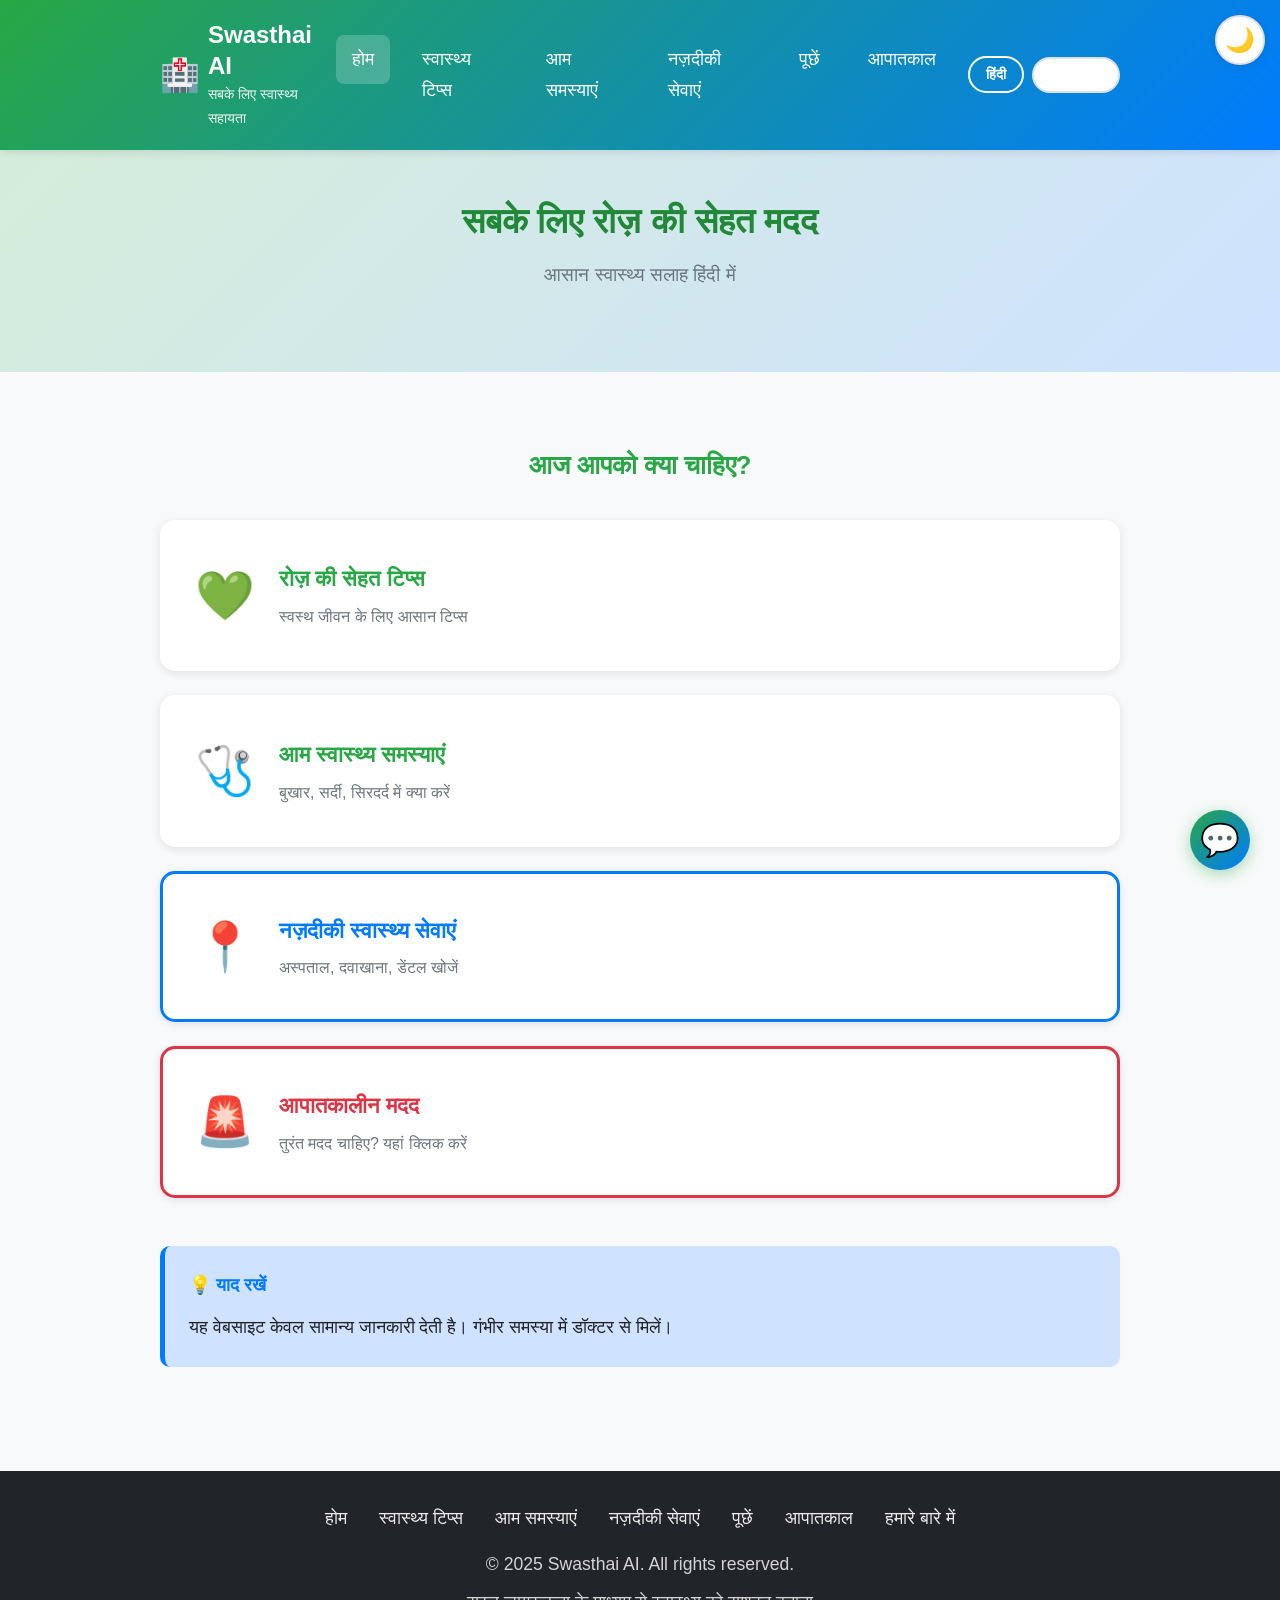
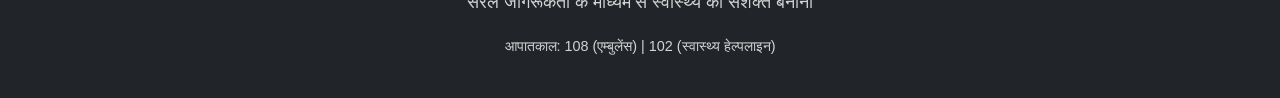
==== commit 6c546362: "Completely removed chatbot from all pages as requested" ====
--- a/index.html
+++ b/index.html
@@ -9,7 +9,6 @@
     <meta name="keywords" content="health tips, swasth, health awareness, India, Hindi, English">
     <title>Swasthai AI - Daily Health Help for Everyone</title>
     <link rel="stylesheet" href="css/style.css">
-    <link rel="stylesheet" href="css/chatbot.css">
 </head>
 
 <body>
@@ -229,24 +228,6 @@
 
     <!-- JavaScript -->
     <script src="js/script.js"></script>
-    <script src="js/chatbot.js"></script>
-    <!-- Simple Chatbot Widget -->
-    <div id="chatWidget" style="display: none;">
-        <div id="chatHeader">
-            <span class="lang-hi">स्वास्थ AI सहायक</span>
-            <span class="lang-en" style="display: none;">Swasthai AI</span>
-            <button onclick="toggleChatbot()">×</button>
-        </div>
-        <div id="chatMessages"></div>
-        <div id="chatInput">
-            <input type="text" id="chatInputField" placeholder="अपना सवाल लिखें..." />
-            <button onclick="sendMessage()">📤</button>
-        </div>
-    </div>
-
-    <!-- Chatbot Button -->
-    <button id="chatToggle" onclick="toggleChatbot()">💬</button>
-
 </body>
 
 </html>
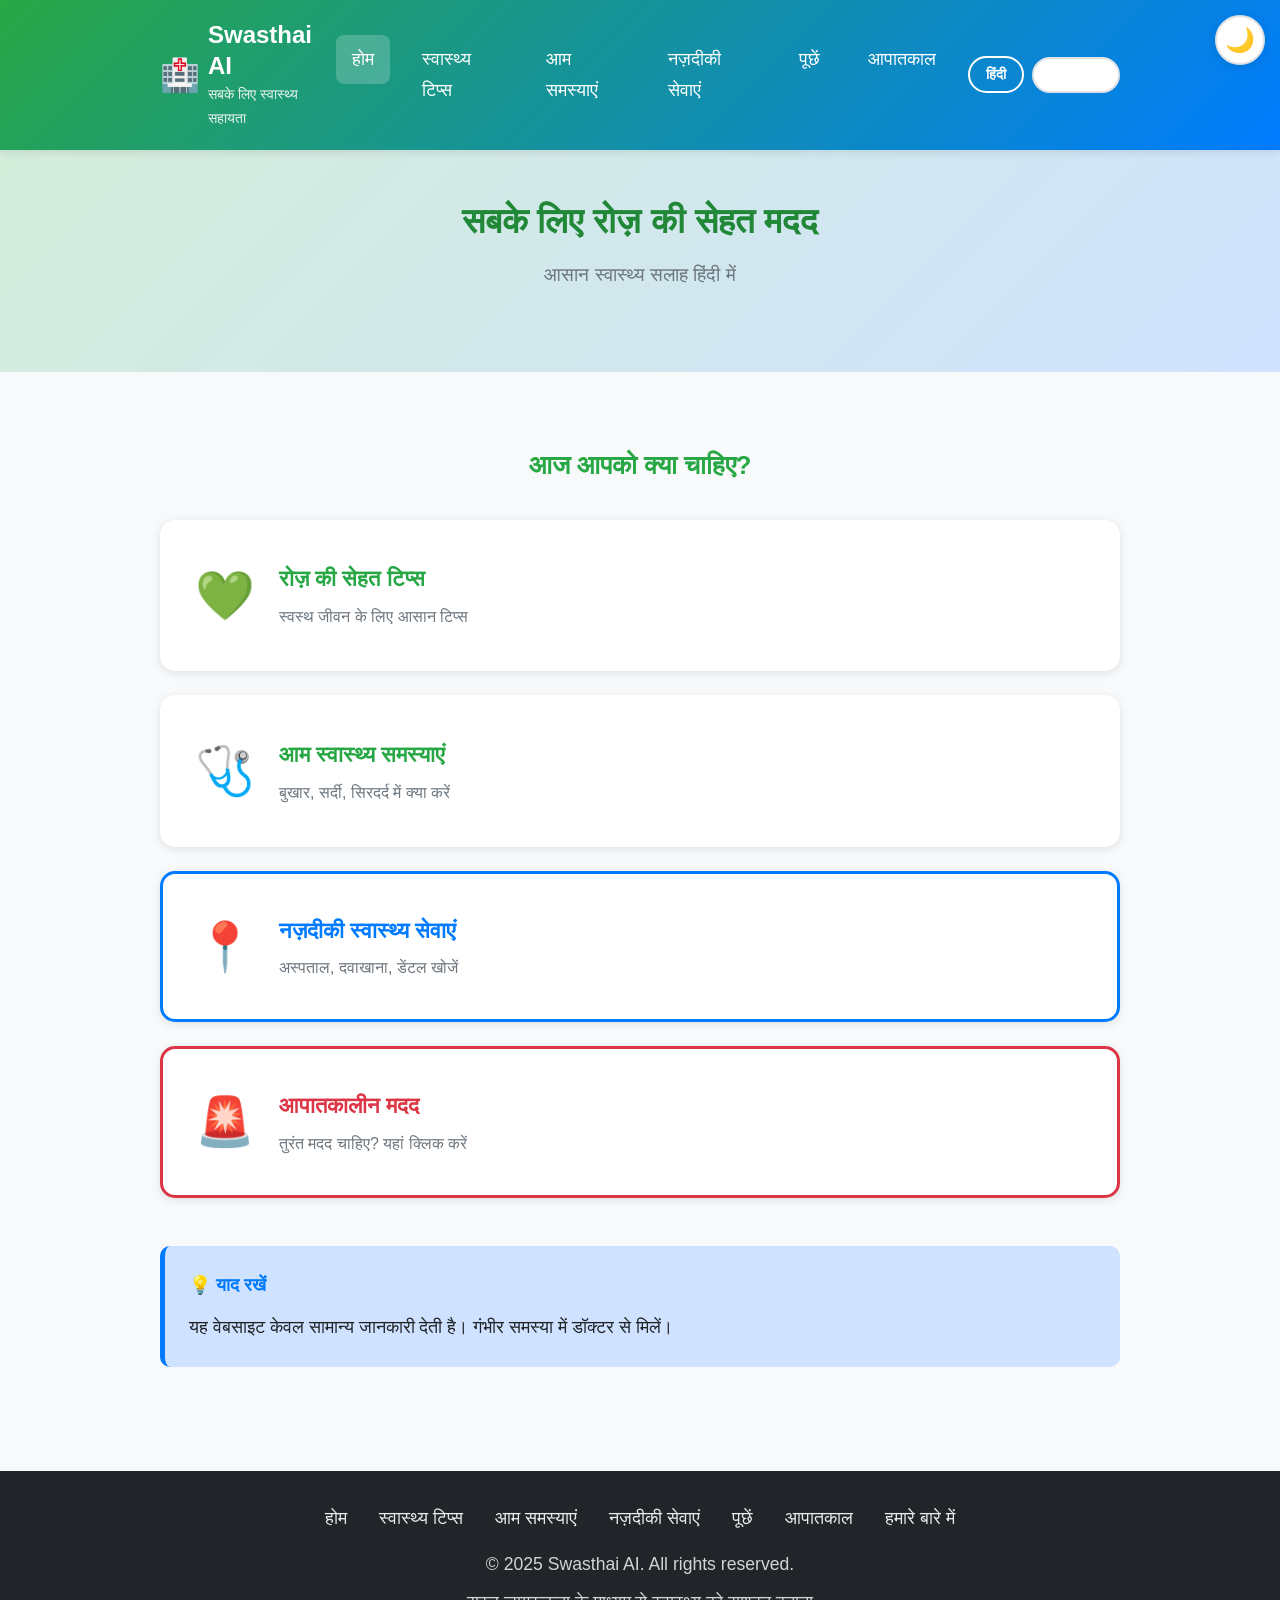
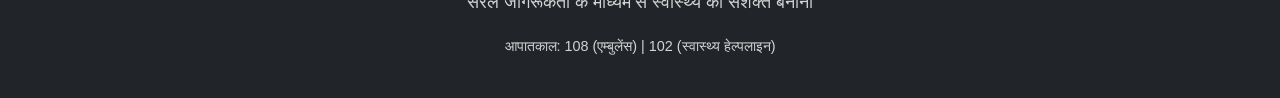
==== commit 88d9942e: "Fixed cache issue: Removed persistent chatbot code from index.html and deleted source files" ====
--- a/index.html
+++ b/index.html
@@ -148,40 +148,7 @@
         </div>
     </main>
 
-    <!-- AI Chatbot Widget -->
-    <button class="chatbot-button" onclick="toggleChatbot()" title="Chat with Swasthai AI">
-        💬
-    </button>
-
-    <div id="chatbotWidget" class="chatbot-widget">
-        <div class="chatbot-header">
-            <h3>
-                <span>🤖</span>
-                <span id="chatbotTitle">स्वास्थ AI</span>
-            </h3>
-            <div class="chatbot-controls">
-                <button onclick="clearChat()" title="Clear chat">🗑️</button>
-                <button onclick="closeChatbot()" title="Close">✕</button>
-            </div>
-        </div>
-
-        <div id="chatMessages" class="chatbot-messages"></div>
-
-        <div class="chatbot-input">
-            <div class="quick-responses" id="quickResponses">
-                <button class="quick-response-btn" onclick="sendQuickResponse('बुखार')">बुखार</button>
-                <button class="quick-response-btn" onclick="sendQuickResponse('सिरदर्द')">सिरदर्द</button>
-                <button class="quick-response-btn" onclick="sendQuickResponse('स्वास्थ्य टिप्स')">टिप्स</button>
-            </div>
-            <div class="chat-input-group">
-                <input type="text" id="chatInput" placeholder="अपना सवाल यहां लिखें..."
-                    onkeypress="handleChatKeyPress(event)">
-                <button class="chat-send-btn" onclick="sendMessage()" title="Send">
-                    ➤
-                </button>
-            </div>
-        </div>
-    </div>
+
 
     <!-- Footer -->
     <footer>
